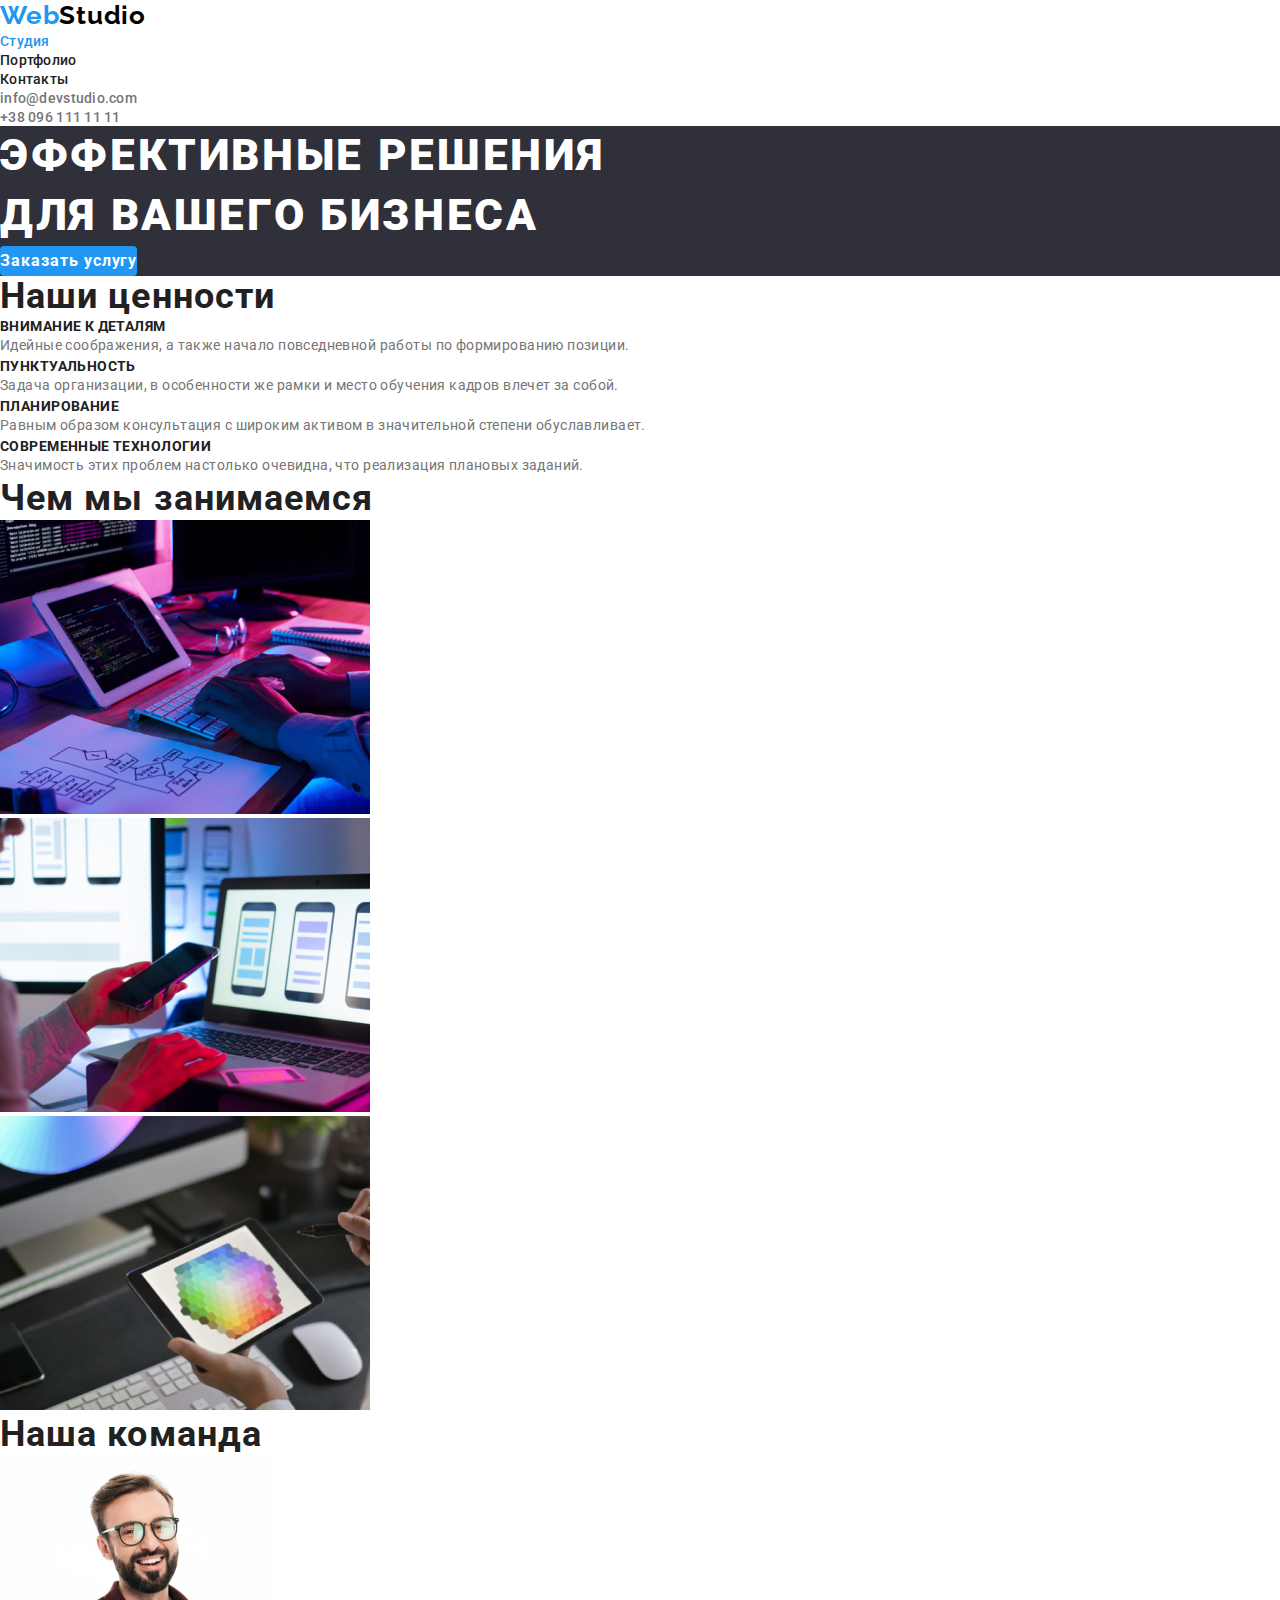
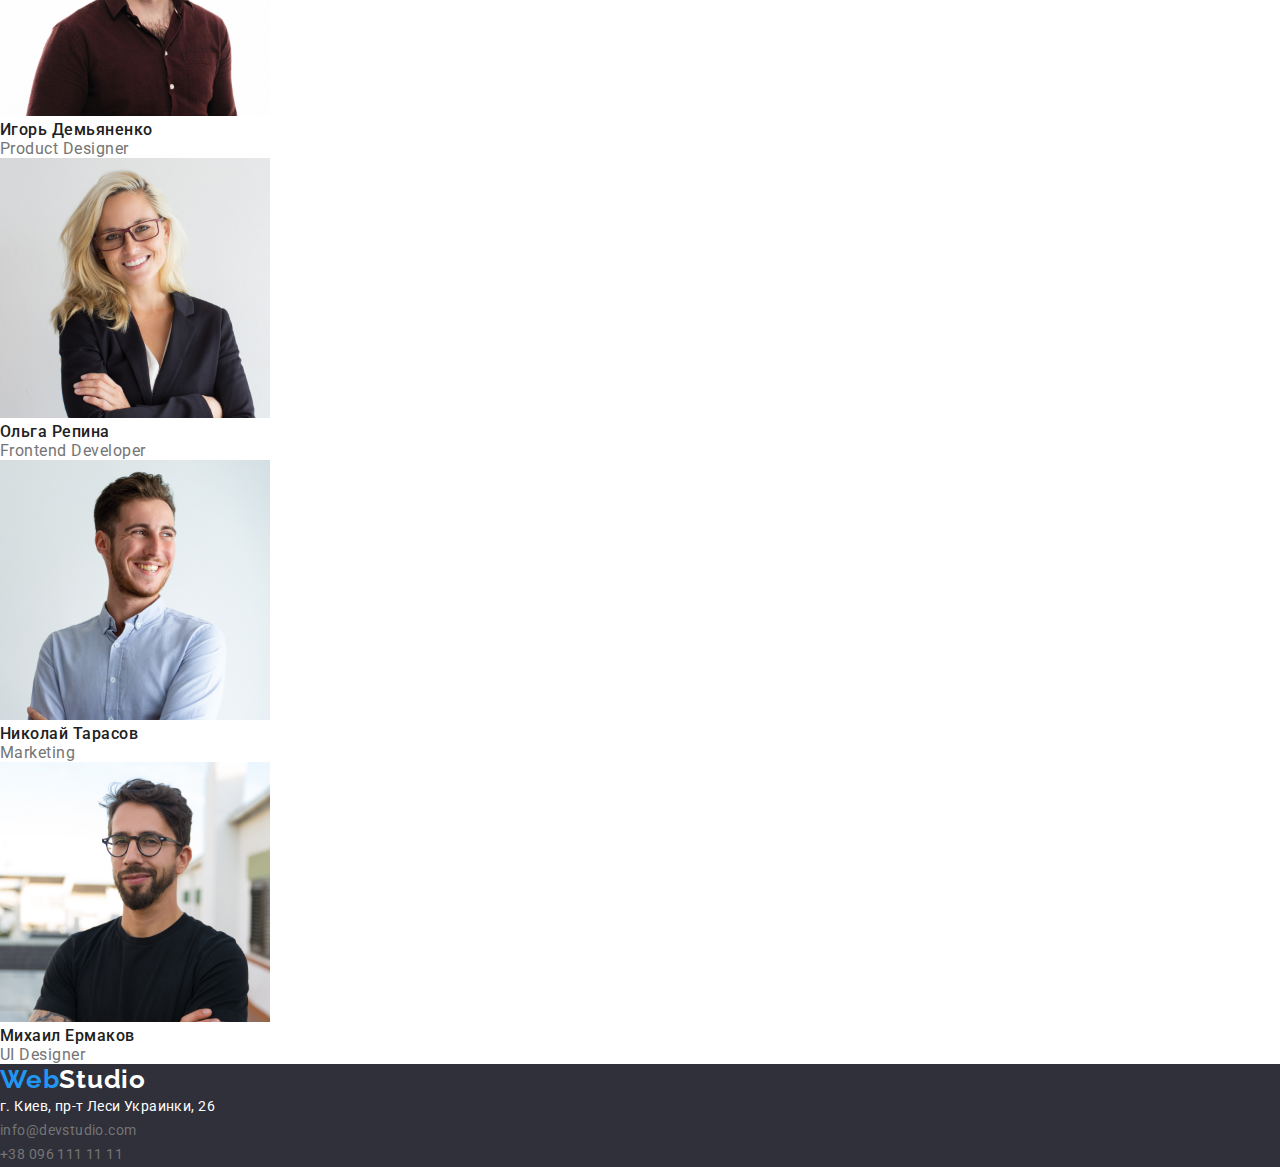
==== index.html @ ceac28fb "start" ====
<!DOCTYPE html>
<html lang="ru">
  <head>
    <meta charset="UTF-8" />
    <meta http-equiv="X-UA-Compatible" content="IE=edge" />
    <meta name="viewport" content="width=device-width, initial-scale=1.0" />
    <title>Студия</title>
    <link rel="preconnect" href="https://fonts.gstatic.com" />
    <link
      href="https://fonts.googleapis.com/css2?family=Raleway:wght@700&family=Roboto:wght@400;500;700;900&display=swap"
      rel="stylesheet"
    />
    <link rel="stylesheet" href="./css/styles.css" />
  </head>
  <body class="page">
    <header class="page-header">
      <!-- header nav -->
      <nav class="nav">
        <a class="nav-logo" href="./index.html"> <span class="first-nav-logo">Web</span>Studio </a>
        <ul class="site-nav">
          <li>
            <a href="./index.html" class="link current">Студия</a>
          </li>
          <li>
            <a href="./portfolio.html" class="link">Портфолио</a>
          </li>
          <li>
            <a href="#" class="link">Контакты</a>
          </li>
        </ul>
      </nav>
      <!-- header contact-->
      <ul class="contact-nav">
        <li><a href="mailto:info@devstudio.com">info@devstudio.com</a></li>
        <li><a href="tel:+380961111111">+38 096 111 11 11</a></li>
      </ul>
    </header>
    <!-- main -->
    <main>
      <section class="hero">
        <h1 class="hero-title">Эффективные решения <br />для вашего бизнеса</h1>
        <button type="button" class="hero-button">Заказать услугу</button>
      </section>
      <section class="section">
        <h2 class="section-title">Наши ценности</h2>
        <ul class="feature-list">
          <li>
            <h3 class="title">Внимание к деталям</h3>
            <p class="description">
              Идейные соображения, а также начало повседневной работы по формированию позиции.
            </p>
          </li>
          <li>
            <h3 class="title">Пунктуальность</h3>
            <p class="description">
              Задача организации, в особенности же рамки и место обучения кадров влечет за собой.
            </p>
          </li>
          <li>
            <h3 class="title">Планирование</h3>
            <p class="description">
              Равным образом консультация с широким активом в значительной степени обуславливает.
            </p>
          </li>
          <li>
            <h3 class="title">Современные технологии</h3>
            <p class="description">
              Значимость этих проблем настолько очевидна, что реализация плановых заданий.
            </p>
          </li>
        </ul>
      </section>
      <section class="section">
        <h2 class="section-title">Чем мы занимаемся</h2>
        <ul>
          <li>
            <img src="./images/product/box1.jpg" alt="Створюємо сайти" width="370" />
          </li>
          <li>
            <img src="./images/product/box2.jpg" alt="Створюємо мобільні додатки" width="370" />
          </li>
          <li>
            <img src="./images/product/box3.jpg" alt="Дизайн сайтів" width="370" />
          </li>
        </ul>
      </section>
      <section class="section">
        <h2 class="section-title">Наша команда</h2>
        <ul class="team-list">
          <li>
            <img src="./images/team/img.jpg" alt="Игорь Демьяненко" width="270" />
            <h3 class="title">Игорь Демьяненко</h3>
            <p class="position">Product Designer</p>
          </li>
          <li>
            <img src="./images/team/img(1).jpg" alt="Ольга Репина" width="270" />
            <h3 class="title">Ольга Репина</h3>
            <p class="position">Frontend Developer</p>
          </li>
          <li>
            <img src="./images/team/img(2).jpg" alt="Николай Тарасов" width="270" />
            <h3 class="title">Николай Тарасов</h3>
            <p class="position">Marketing</p>
          </li>
          <li>
            <img src="./images/team/img(3).jpg" alt="Михаил Ермаков" width="270" />
            <h3 class="title">Михаил Ермаков</h3>
            <p class="position">UI Designer</p>
          </li>
        </ul>
      </section>
    </main>
    <footer class="footer">
      <a class="footer-logo" href="./index.html">
        <span class="first-footer-logo">Web</span>Studio
      </a>
      <address class="adress-footer">
        <p>г. Киев, пр-т Леси Украинки, 26</p>
        <ul>
          <li>
            <a href="mailto:info@devstudio.com">info@devstudio.com</a>
          </li>
          <li>
            <a href="tel:+380961111111">+38 096 111 11 11</a>
          </li>
        </ul>
      </address>
    </footer>
  </body>
</html>
---- css/styles.css ----
:root {
  --primary-tex-color: #757575;
  --title-text-color: #212121;
  --accent-color: #2196f3;
  --button-text-color: #ffffff;
  --text-color-footer: rgba(238, 57, 57, 0.6);
  --dark-blac: #000000;
  --background-another: #2f303a;
  --button-color: #f5f4fa;
}
/* * universal general selector */
* {
  box-sizing: border-box;
  margin: 0;
  padding: 0;
}
body {
  background-color: var(--button-text-color);
  color: var(--primary-tex-color);
  font-family: Roboto;
  font-style: normal;
}
ul {
  list-style: none;
}
a {
  text-decoration: none;
}
/* HEADER */
/* logo */
.nav-logo {
  font-family: Raleway;
  font-style: normal;
  font-weight: bold;
  font-size: 26px;
  line-height: 1.192;
  color: var(--dark-blac);
  letter-spacing: 0.03em;
}
.first-nav-logo {
  color: var(--accent-color);
}
/* nav */
/* nav title */
.site-nav a,
.contact-nav a {
  font-weight: 500;
  font-size: 14px;
  line-height: 1.142;
  letter-spacing: 0.02em;
}
.site-nav a {
  color: var(--title-text-color);
}
.site-nav a:hover,
.site-nav a:focus {
  color: var(--accent-color);
}
.site-nav .link.current {
  color: var(--accent-color);
}
.contact-nav a {
  color: var(--primary-tex-color);
}
.contact-nav a:hover,
.contact-nav a:focus {
  color: var(--accent-color);
}
/* hero */
.hero {
  background-color: var(--background-another);
}
.hero-title {
  color: var(--button-text-color);
  font-weight: 900;
  font-size: 44px;
  line-height: 1.363;
  letter-spacing: 0.06em;
  text-transform: uppercase;
}
.hero-button {
  background-color: var(--accent-color);
  color: var(--button-text-color);
  font-family: Roboto;
  font-style: normal;
  font-weight: bold;
  font-size: 16px;
  line-height: 1.875;
  border-radius: 4px;
  letter-spacing: 0.06em;
  border-width: 0px;
  /* ??????? */
  cursor: pointer;
}
/*MAIN */
.section-title {
  color: var(--title-text-color);
  font-weight: bold;
  font-size: 36px;
  line-height: 1.166;
  letter-spacing: 0.03em;
}
/* main  Наши ценности */
.feature-list .title {
  color: var(--title-text-color);
  text-transform: uppercase;
  font-weight: bold;
  font-size: 14px;
  line-height: 1.142;
  letter-spacing: 0.03em;
}
.feature-list .description {
  font-weight: normal;
  font-size: 14px;
  line-height: 1.714;
  letter-spacing: 0.03em;
}
/* Наша команда */
.team-list .title {
  color: var(--title-text-color);
  font-weight: 500;
  font-size: 16px;
  line-height: 1.187;
  letter-spacing: 0.03em;
}
.team-list .position {
  font-weight: normal;
  font-size: 16px;
  line-height: 1.187;
  letter-spacing: 0.03em;
}
/* FOOTER */
/* adress */
.adress-footer a {
  color: var(--primary-tex-color);
  font-style: normal;
  font-size: 14px;
  line-height: 1.714;
  letter-spacing: 0.03em;
}
/* ???????? */
.adress-footer a:hover,
.adress-footer a:focus {
  color: var(--accent-color);
}
.adress-footer p {
  color: var(--button-text-color);
  font-style: normal;
  font-size: 14px;
  line-height: 1.714;
  letter-spacing: 0.03em;
}
.footer {
  background-color: var(--background-another);
}
/* footer logo */
.footer-logo {
  width: 145px;
  height: 31px;
  left: 215px;
  top: 2157px;
  font-family: Raleway;
  font-style: normal;
  font-weight: bold;
  font-size: 26px;
  line-height: 1.192;
  letter-spacing: 0.03em;
  color: var(--button-text-color);
}
.first-footer-logo {
  color: var(--accent-color);
}

/* PORTFOLIO */
/* MAIN */
/* section */
.price-button {
  font-family: Roboto;
  font-weight: 500;
  font-size: 16px;
  line-height: 1.625;
  letter-spacing: 0.03em;
  color: var(--title-text-color);
  background-color: var(--button-color);
  border-radius: 4px;
  border-width: 0px;
}
.price-button:hover,
.price-button:focus {
  background-color: var(--accent-color);
  color: var(--button-text-color);
  cursor: pointer;
}
.work-list .title {
  font-weight: bold;
  font-size: 18px;
  line-height: 2;
  letter-spacing: 0.06em;
  color: var(--title-text-color);
}
.work-list p {
  font-size: 16px;
  line-height: 1.875;
  letter-spacing: 0.03em;
}
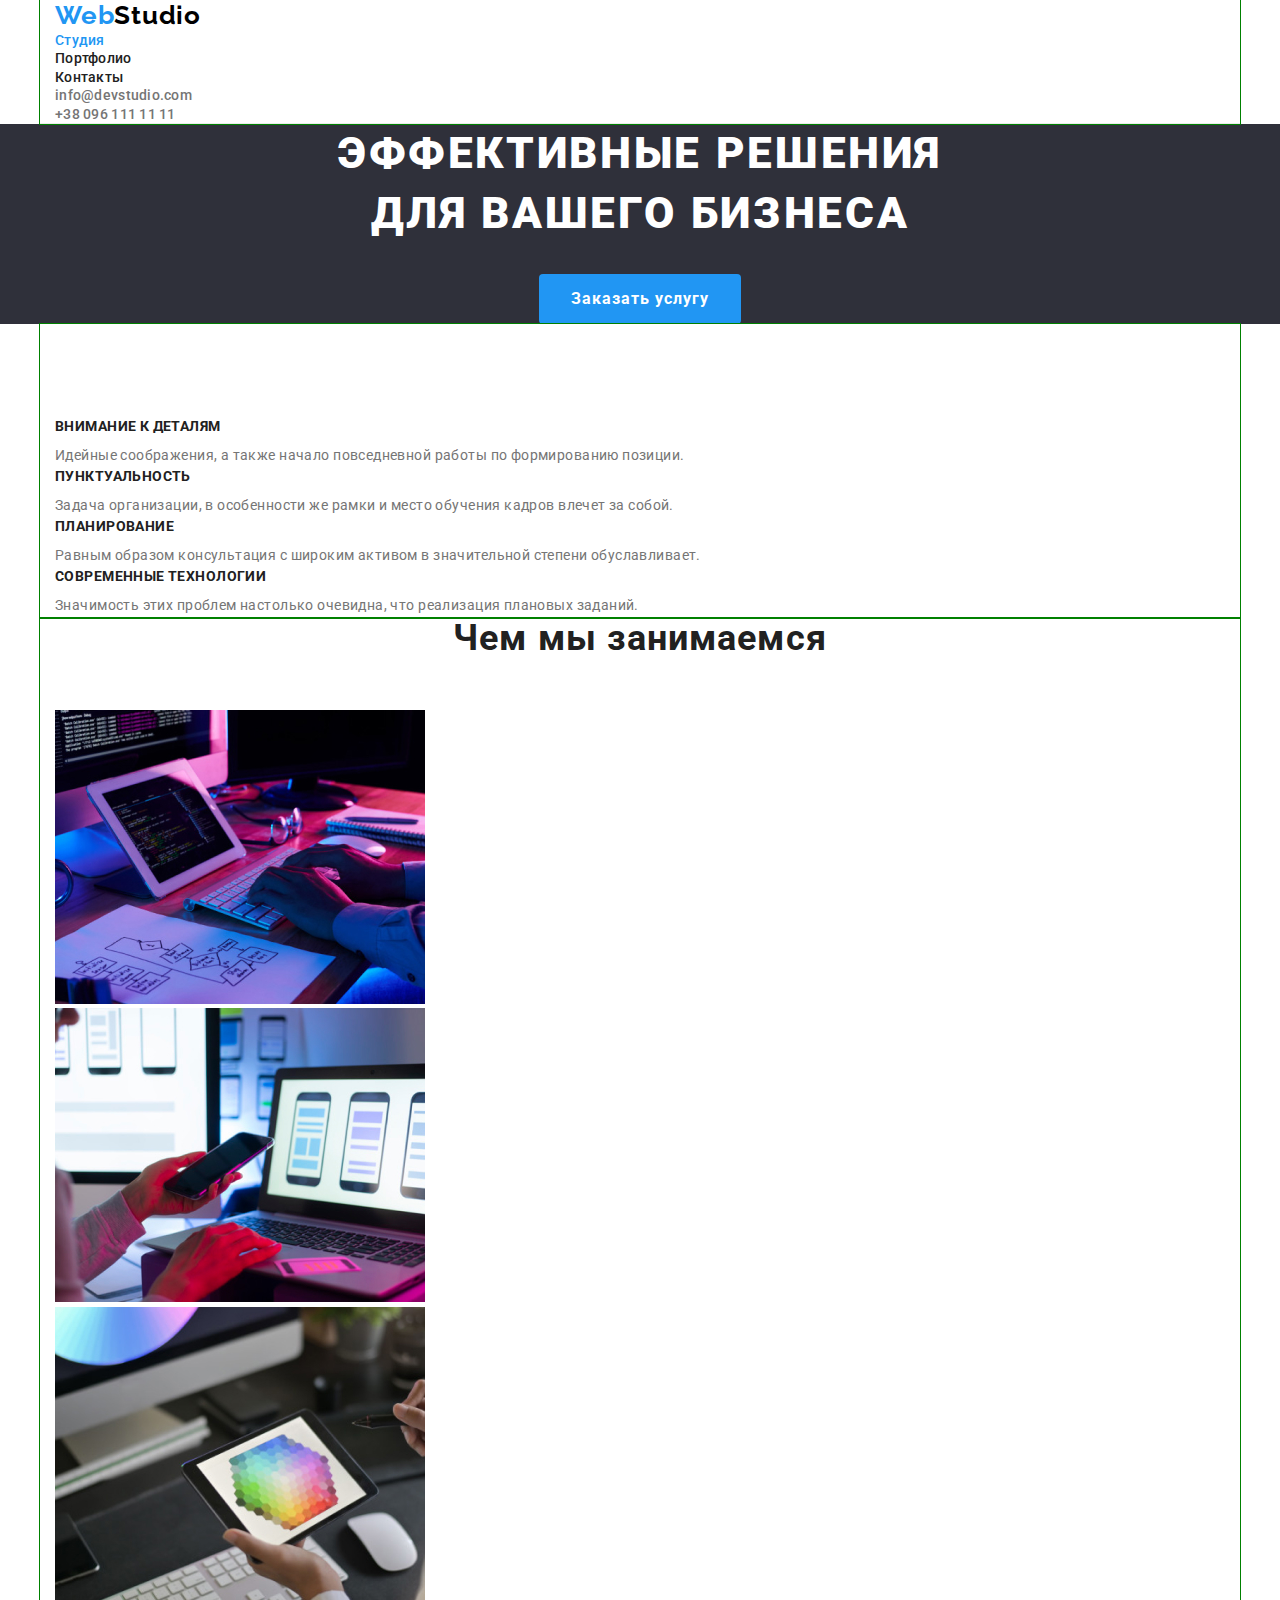
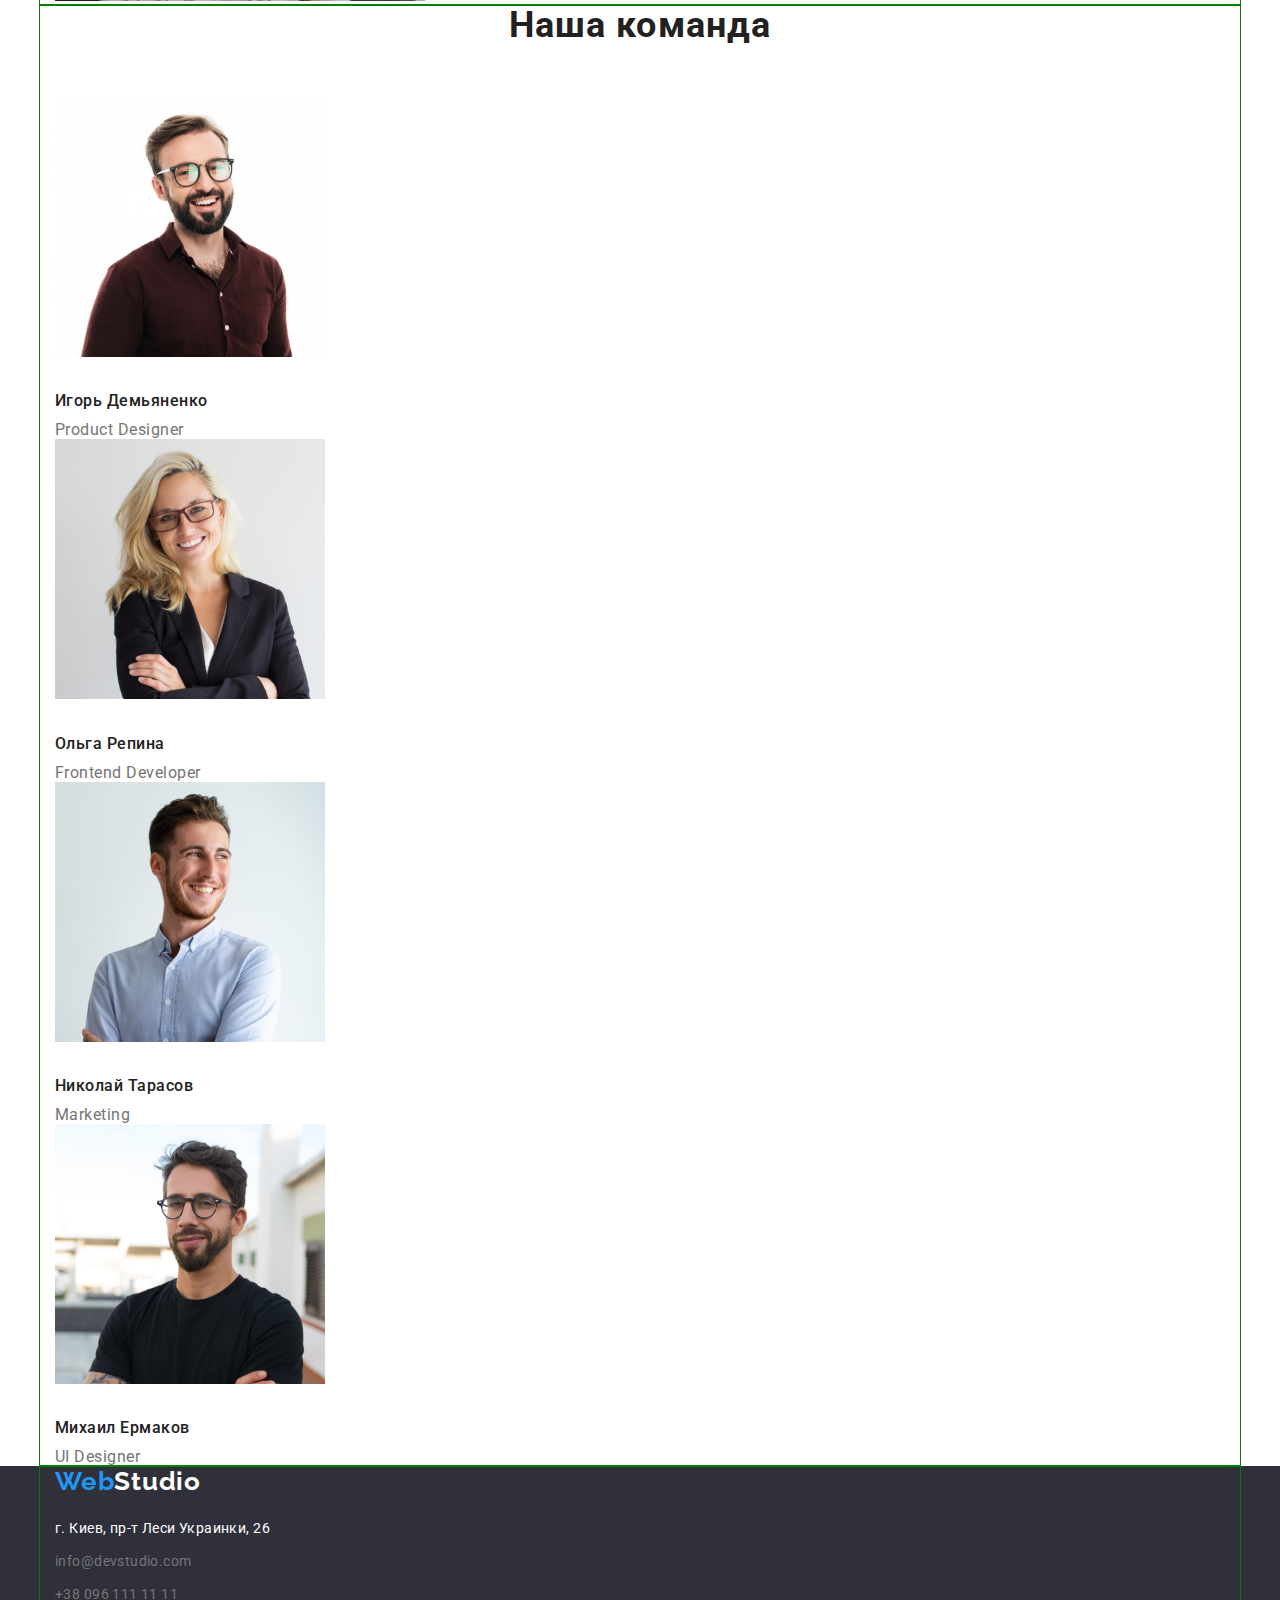
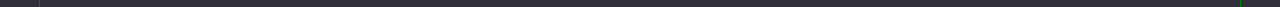
==== commit faf61d54: "block model" ====
--- a/index.html
+++ b/index.html
@@ -10,30 +10,38 @@
       href="https://fonts.googleapis.com/css2?family=Raleway:wght@700&family=Roboto:wght@400;500;700;900&display=swap"
       rel="stylesheet"
     />
+    <link
+      rel="stylesheet"
+      href="https://cdnjs.cloudflare.com/ajax/libs/modern-normalize/1.0.0/modern-normalize.min.css"
+    />
     <link rel="stylesheet" href="./css/styles.css" />
   </head>
   <body class="page">
     <header class="page-header">
-      <!-- header nav -->
-      <nav class="nav">
-        <a class="nav-logo" href="./index.html"> <span class="first-nav-logo">Web</span>Studio </a>
-        <ul class="site-nav">
-          <li>
-            <a href="./index.html" class="link current">Студия</a>
-          </li>
-          <li>
-            <a href="./portfolio.html" class="link">Портфолио</a>
-          </li>
-          <li>
-            <a href="#" class="link">Контакты</a>
-          </li>
+      <div class="container">
+        <!-- header nav -->
+        <nav class="nav">
+          <a class="nav-logo" href="./index.html">
+            <span class="first-nav-logo">Web</span>Studio
+          </a>
+          <ul class="site-nav">
+            <li>
+              <a href="./index.html" class="link current">Студия</a>
+            </li>
+            <li>
+              <a href="./portfolio.html" class="link">Портфолио</a>
+            </li>
+            <li>
+              <a href="#" class="link">Контакты</a>
+            </li>
+          </ul>
+        </nav>
+        <!-- header contact-->
+        <ul class="contact-nav">
+          <li><a href="mailto:info@devstudio.com">info@devstudio.com</a></li>
+          <li><a href="tel:+380961111111">+38 096 111 11 11</a></li>
         </ul>
-      </nav>
-      <!-- header contact-->
-      <ul class="contact-nav">
-        <li><a href="mailto:info@devstudio.com">info@devstudio.com</a></li>
-        <li><a href="tel:+380961111111">+38 096 111 11 11</a></li>
-      </ul>
+      </div>
     </header>
     <!-- main -->
     <main>
@@ -42,89 +50,97 @@
         <button type="button" class="hero-button">Заказать услугу</button>
       </section>
       <section class="section">
-        <h2 class="section-title">Наши ценности</h2>
-        <ul class="feature-list">
-          <li>
-            <h3 class="title">Внимание к деталям</h3>
-            <p class="description">
-              Идейные соображения, а также начало повседневной работы по формированию позиции.
-            </p>
-          </li>
-          <li>
-            <h3 class="title">Пунктуальность</h3>
-            <p class="description">
-              Задача организации, в особенности же рамки и место обучения кадров влечет за собой.
-            </p>
-          </li>
-          <li>
-            <h3 class="title">Планирование</h3>
-            <p class="description">
-              Равным образом консультация с широким активом в значительной степени обуславливает.
-            </p>
-          </li>
-          <li>
-            <h3 class="title">Современные технологии</h3>
-            <p class="description">
-              Значимость этих проблем настолько очевидна, что реализация плановых заданий.
-            </p>
-          </li>
-        </ul>
+        <div class="container">
+          <h2 class="section-title hide-font">Наши ценности</h2>
+          <ul class="feature-list">
+            <li>
+              <h3 class="title">Внимание к деталям</h3>
+              <p class="description">
+                Идейные соображения, а также начало повседневной работы по формированию позиции.
+              </p>
+            </li>
+            <li>
+              <h3 class="title">Пунктуальность</h3>
+              <p class="description">
+                Задача организации, в особенности же рамки и место обучения кадров влечет за собой.
+              </p>
+            </li>
+            <li>
+              <h3 class="title">Планирование</h3>
+              <p class="description">
+                Равным образом консультация с широким активом в значительной степени обуславливает.
+              </p>
+            </li>
+            <li>
+              <h3 class="title">Современные технологии</h3>
+              <p class="description">
+                Значимость этих проблем настолько очевидна, что реализация плановых заданий.
+              </p>
+            </li>
+          </ul>
+        </div>
       </section>
       <section class="section">
-        <h2 class="section-title">Чем мы занимаемся</h2>
-        <ul>
-          <li>
-            <img src="./images/product/box1.jpg" alt="Створюємо сайти" width="370" />
-          </li>
-          <li>
-            <img src="./images/product/box2.jpg" alt="Створюємо мобільні додатки" width="370" />
-          </li>
-          <li>
-            <img src="./images/product/box3.jpg" alt="Дизайн сайтів" width="370" />
-          </li>
-        </ul>
+        <div class="container">
+          <h2 class="section-title">Чем мы занимаемся</h2>
+          <ul>
+            <li>
+              <img src="./images/product/box1.jpg" alt="Створюємо сайти" width="370" />
+            </li>
+            <li>
+              <img src="./images/product/box2.jpg" alt="Створюємо мобільні додатки" width="370" />
+            </li>
+            <li>
+              <img src="./images/product/box3.jpg" alt="Дизайн сайтів" width="370" />
+            </li>
+          </ul>
+        </div>
       </section>
       <section class="section">
-        <h2 class="section-title">Наша команда</h2>
-        <ul class="team-list">
-          <li>
-            <img src="./images/team/img.jpg" alt="Игорь Демьяненко" width="270" />
-            <h3 class="title">Игорь Демьяненко</h3>
-            <p class="position">Product Designer</p>
-          </li>
-          <li>
-            <img src="./images/team/img(1).jpg" alt="Ольга Репина" width="270" />
-            <h3 class="title">Ольга Репина</h3>
-            <p class="position">Frontend Developer</p>
-          </li>
-          <li>
-            <img src="./images/team/img(2).jpg" alt="Николай Тарасов" width="270" />
-            <h3 class="title">Николай Тарасов</h3>
-            <p class="position">Marketing</p>
-          </li>
-          <li>
-            <img src="./images/team/img(3).jpg" alt="Михаил Ермаков" width="270" />
-            <h3 class="title">Михаил Ермаков</h3>
-            <p class="position">UI Designer</p>
-          </li>
-        </ul>
+        <div class="container">
+          <h2 class="section-title">Наша команда</h2>
+          <ul class="team-list">
+            <li>
+              <img src="./images/team/img.jpg" alt="Игорь Демьяненко" width="270" />
+              <h3 class="title">Игорь Демьяненко</h3>
+              <p class="position">Product Designer</p>
+            </li>
+            <li>
+              <img src="./images/team/img(1).jpg" alt="Ольга Репина" width="270" />
+              <h3 class="title">Ольга Репина</h3>
+              <p class="position">Frontend Developer</p>
+            </li>
+            <li>
+              <img src="./images/team/img(2).jpg" alt="Николай Тарасов" width="270" />
+              <h3 class="title">Николай Тарасов</h3>
+              <p class="position">Marketing</p>
+            </li>
+            <li>
+              <img src="./images/team/img(3).jpg" alt="Михаил Ермаков" width="270" />
+              <h3 class="title">Михаил Ермаков</h3>
+              <p class="position">UI Designer</p>
+            </li>
+          </ul>
+        </div>
       </section>
     </main>
     <footer class="footer">
-      <a class="footer-logo" href="./index.html">
-        <span class="first-footer-logo">Web</span>Studio
-      </a>
-      <address class="adress-footer">
-        <p>г. Киев, пр-т Леси Украинки, 26</p>
-        <ul>
-          <li>
-            <a href="mailto:info@devstudio.com">info@devstudio.com</a>
-          </li>
-          <li>
-            <a href="tel:+380961111111">+38 096 111 11 11</a>
-          </li>
-        </ul>
-      </address>
+      <div class="container">
+        <a class="footer-logo" href="./index.html">
+          <span class="first-footer-logo">Web</span>Studio
+        </a>
+        <address class="adress-footer">
+          <p>г. Киев, пр-т Леси Украинки, 26</p>
+          <ul>
+            <li>
+              <a href="mailto:info@devstudio.com">info@devstudio.com</a>
+            </li>
+            <li>
+              <a href="tel:+380961111111">+38 096 111 11 11</a>
+            </li>
+          </ul>
+        </address>
+      </div>
     </footer>
   </body>
 </html>
--- a/css/styles.css
+++ b/css/styles.css
@@ -7,12 +7,24 @@
   --dark-blac: #000000;
   --background-another: #2f303a;
   --button-color: #f5f4fa;
+  --header-border: #ececec;
 }
 /* * universal general selector */
-* {
+html {
   box-sizing: border-box;
+}
+/* *,
+*::before,
+*::after {
+  box-sizing: inherit;
   margin: 0;
   padding: 0;
+} */
+.container {
+  width: 1200px;
+  margin: 0 auto;
+  padding: 0px 15px;
+  outline: 1px solid green;
 }
 body {
   background-color: var(--button-text-color);
@@ -22,9 +34,32 @@
 }
 ul {
   list-style: none;
+
+  padding: 0;
+}
+h1,
+h2,
+h3,
+p,
+ul {
+  margin: 0;
 }
 a {
   text-decoration: none;
+}
+.section-title {
+  color: var(--title-text-color);
+  font-weight: bold;
+  font-size: 36px;
+  line-height: 1.166;
+  letter-spacing: 0.03em;
+  margin-bottom: 50px;
+  text-align: center;
+}
+/* Ховаємо непортібні заголовки */
+.hide-font {
+  font-size: 0px;
+  margin-bottom: 94px;
 }
 /* HEADER */
 /* logo */
@@ -39,6 +74,10 @@
 }
 .first-nav-logo {
   color: var(--accent-color);
+}
+/* header border */
+.page-header .container {
+  border-bottom: 1px solid var(--header-border);
 }
 /* nav */
 /* nav title */
@@ -69,6 +108,7 @@
 /* hero */
 .hero {
   background-color: var(--background-another);
+  text-align: center;
 }
 .hero-title {
   color: var(--button-text-color);
@@ -77,6 +117,7 @@
   line-height: 1.363;
   letter-spacing: 0.06em;
   text-transform: uppercase;
+  margin-bottom: 30px;
 }
 .hero-button {
   background-color: var(--accent-color);
@@ -89,17 +130,12 @@
   border-radius: 4px;
   letter-spacing: 0.06em;
   border-width: 0px;
+  padding: 10px 32px;
   /* ??????? */
   cursor: pointer;
 }
 /*MAIN */
-.section-title {
-  color: var(--title-text-color);
-  font-weight: bold;
-  font-size: 36px;
-  line-height: 1.166;
-  letter-spacing: 0.03em;
-}
+
 /* main  Наши ценности */
 .feature-list .title {
   color: var(--title-text-color);
@@ -108,6 +144,7 @@
   font-size: 14px;
   line-height: 1.142;
   letter-spacing: 0.03em;
+  margin-bottom: 10px;
 }
 .feature-list .description {
   font-weight: normal;
@@ -122,12 +159,14 @@
   font-size: 16px;
   line-height: 1.187;
   letter-spacing: 0.03em;
+  margin-top: 30px;
 }
 .team-list .position {
   font-weight: normal;
   font-size: 16px;
   line-height: 1.187;
   letter-spacing: 0.03em;
+  margin-top: 10px;
 }
 /* FOOTER */
 /* adress */
@@ -137,6 +176,8 @@
   font-size: 14px;
   line-height: 1.714;
   letter-spacing: 0.03em;
+  display: inline-block;
+  margin-top: 9px;
 }
 /* ???????? */
 .adress-footer a:hover,
@@ -149,6 +190,7 @@
   font-size: 14px;
   line-height: 1.714;
   letter-spacing: 0.03em;
+  margin-top: 20px;
 }
 .footer {
   background-color: var(--background-another);
@@ -184,6 +226,7 @@
   background-color: var(--button-color);
   border-radius: 4px;
   border-width: 0px;
+  padding: 6px 22px;
 }
 .price-button:hover,
 .price-button:focus {
@@ -191,6 +234,10 @@
   color: var(--button-text-color);
   cursor: pointer;
 }
+.work-list .item {
+  display: block;
+  border: 1px solid #eeeeee;
+}
 .work-list .title {
   font-weight: bold;
   font-size: 18px;
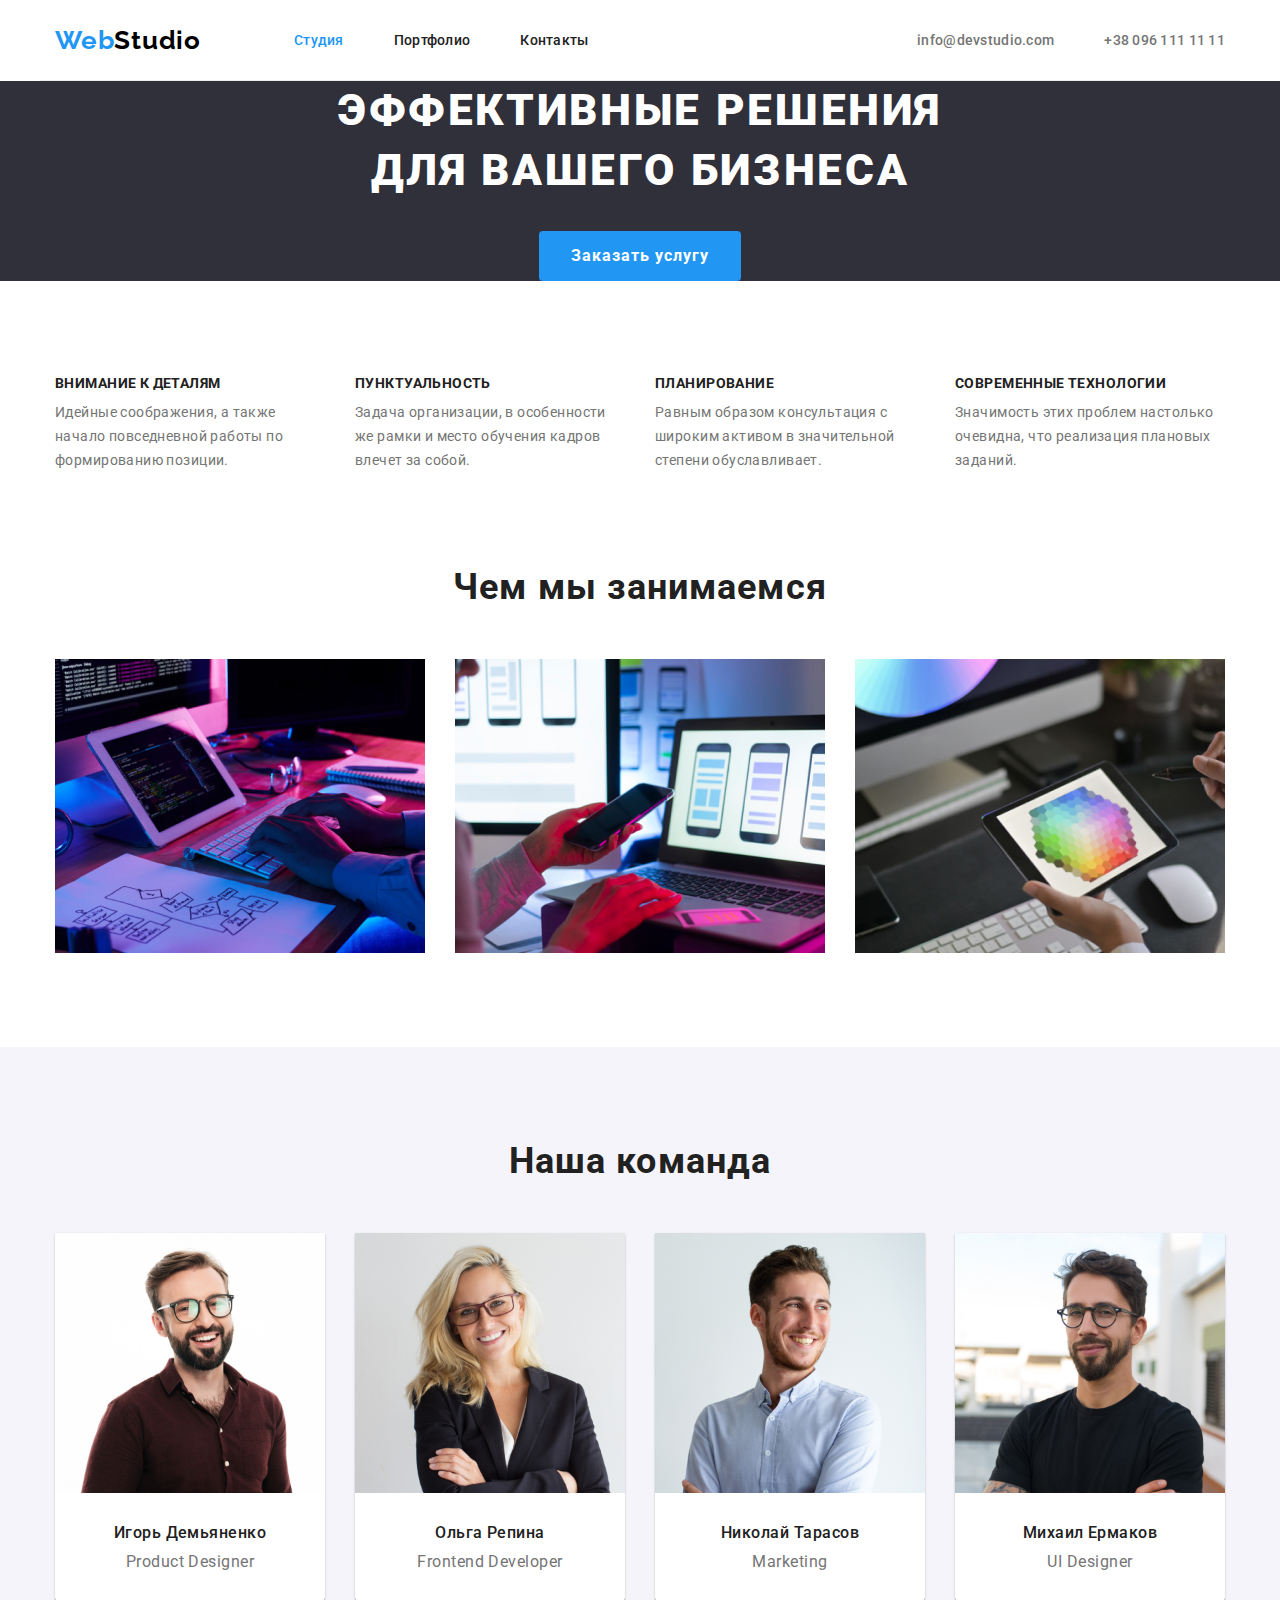
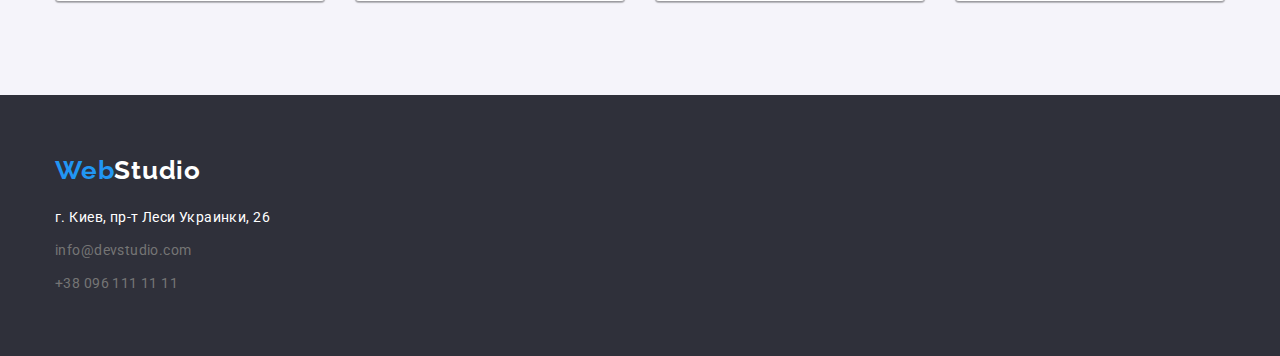
==== commit 5f2df6df: "end" ====
--- a/index.html
+++ b/index.html
@@ -18,28 +18,28 @@
   </head>
   <body class="page">
     <header class="page-header">
-      <div class="container">
+      <div class="container main-nav">
         <!-- header nav -->
         <nav class="nav">
           <a class="nav-logo" href="./index.html">
             <span class="first-nav-logo">Web</span>Studio
           </a>
           <ul class="site-nav">
-            <li>
+            <li class="item">
               <a href="./index.html" class="link current">Студия</a>
             </li>
-            <li>
+            <li class="item">
               <a href="./portfolio.html" class="link">Портфолио</a>
             </li>
-            <li>
+            <li class="item">
               <a href="#" class="link">Контакты</a>
             </li>
           </ul>
         </nav>
         <!-- header contact-->
         <ul class="contact-nav">
-          <li><a href="mailto:info@devstudio.com">info@devstudio.com</a></li>
-          <li><a href="tel:+380961111111">+38 096 111 11 11</a></li>
+          <li class="item"><a href="mailto:info@devstudio.com">info@devstudio.com</a></li>
+          <li class="item"><a href="tel:+380961111111">+38 096 111 11 11</a></li>
         </ul>
       </div>
     </header>
@@ -51,39 +51,35 @@
       </section>
       <section class="section">
         <div class="container">
-          <h2 class="section-title hide-font">Наши ценности</h2>
+          <h2 class="section-title hidden">Наши ценности</h2>
           <ul class="feature-list">
-            <li>
+            <li class="item">
               <h3 class="title">Внимание к деталям</h3>
               <p class="description">
                 Идейные соображения, а также начало повседневной работы по формированию позиции.
               </p>
             </li>
-            <li>
+            <li class="item">
               <h3 class="title">Пунктуальность</h3>
               <p class="description">
                 Задача организации, в особенности же рамки и место обучения кадров влечет за собой.
               </p>
             </li>
-            <li>
+            <li class="item">
               <h3 class="title">Планирование</h3>
               <p class="description">
                 Равным образом консультация с широким активом в значительной степени обуславливает.
               </p>
             </li>
-            <li>
+            <li class="item">
               <h3 class="title">Современные технологии</h3>
               <p class="description">
                 Значимость этих проблем настолько очевидна, что реализация плановых заданий.
               </p>
             </li>
           </ul>
-        </div>
-      </section>
-      <section class="section">
-        <div class="container">
           <h2 class="section-title">Чем мы занимаемся</h2>
-          <ul>
+          <ul class="promo-list">
             <li>
               <img src="./images/product/box1.jpg" alt="Створюємо сайти" width="370" />
             </li>
@@ -96,7 +92,7 @@
           </ul>
         </div>
       </section>
-      <section class="section">
+      <section class="section another-background">
         <div class="container">
           <h2 class="section-title">Наша команда</h2>
           <ul class="team-list">
--- a/css/styles.css
+++ b/css/styles.css
@@ -23,8 +23,8 @@
 .container {
   width: 1200px;
   margin: 0 auto;
-  padding: 0px 15px;
-  outline: 1px solid green;
+  padding: 94px 15px;
+  /* outline: 1px solid green; */
 }
 body {
   background-color: var(--button-text-color);
@@ -34,7 +34,6 @@
 }
 ul {
   list-style: none;
-
   padding: 0;
 }
 h1,
@@ -46,6 +45,12 @@
 }
 a {
   text-decoration: none;
+  display: block;
+}
+img {
+  display: block;
+  max-width: 100%;
+  height: auto;
 }
 .section-title {
   color: var(--title-text-color);
@@ -57,12 +62,16 @@
   text-align: center;
 }
 /* Ховаємо непортібні заголовки */
-.hide-font {
+.hidden {
   font-size: 0px;
-  margin-bottom: 94px;
+  margin: 0;
 }
 /* HEADER */
 /* logo */
+.page-header .container {
+  padding-top: 0;
+  padding-bottom: 0;
+}
 .nav-logo {
   font-family: Raleway;
   font-style: normal;
@@ -71,6 +80,7 @@
   line-height: 1.192;
   color: var(--dark-blac);
   letter-spacing: 0.03em;
+  margin-right: 93px;
 }
 .first-nav-logo {
   color: var(--accent-color);
@@ -80,13 +90,31 @@
   border-bottom: 1px solid var(--header-border);
 }
 /* nav */
+.main-nav,
+.nav {
+  display: flex;
+  align-items: center;
+}
+
 /* nav title */
+.site-nav,
+.contact-nav {
+  display: flex;
+}
+.contact-nav {
+  margin-left: auto;
+}
+.site-nav .item + .item,
+.contact-nav .item + .item {
+  margin-left: 50px;
+}
 .site-nav a,
 .contact-nav a {
   font-weight: 500;
   font-size: 14px;
   line-height: 1.142;
   letter-spacing: 0.02em;
+  padding: 32px 0px;
 }
 .site-nav a {
   color: var(--title-text-color);
@@ -137,12 +165,21 @@
 /*MAIN */
 
 /* main  Наши ценности */
+.feature-list,
+.promo-list {
+  display: flex;
+  justify-content: space-between;
+}
+.feature-list .item {
+  width: 270px;
+  margin-bottom: 94px;
+}
 .feature-list .title {
   color: var(--title-text-color);
   text-transform: uppercase;
   font-weight: bold;
   font-size: 14px;
-  line-height: 1.142;
+  line-height: 1.143;
   letter-spacing: 0.03em;
   margin-bottom: 10px;
 }
@@ -152,7 +189,21 @@
   line-height: 1.714;
   letter-spacing: 0.03em;
 }
+
 /* Наша команда */
+.another-background {
+  background-color: var(--button-color);
+}
+.team-list {
+  display: flex;
+  justify-content: space-between;
+}
+.team-list li {
+  background-color: var(--button-text-color);
+  box-shadow: 0px 1px 3px rgba(0, 0, 0, 0.12), 0px 1px 1px rgba(0, 0, 0, 0.14),
+    0px 2px 1px rgba(0, 0, 0, 0.2);
+  border-radius: 0px 0px 4px 4px;
+}
 .team-list .title {
   color: var(--title-text-color);
   font-weight: 500;
@@ -160,6 +211,7 @@
   line-height: 1.187;
   letter-spacing: 0.03em;
   margin-top: 30px;
+  text-align: center;
 }
 .team-list .position {
   font-weight: normal;
@@ -167,6 +219,8 @@
   line-height: 1.187;
   letter-spacing: 0.03em;
   margin-top: 10px;
+  padding-bottom: 30px;
+  text-align: center;
 }
 /* FOOTER */
 /* adress */
@@ -196,6 +250,10 @@
   background-color: var(--background-another);
 }
 /* footer logo */
+.footer .container {
+  padding-top: 60px;
+  padding-bottom: 60px;
+}
 .footer-logo {
   width: 145px;
   height: 31px;
@@ -216,6 +274,24 @@
 /* PORTFOLIO */
 /* MAIN */
 /* section */
+.price-list {
+  display: flex;
+  justify-content: center;
+}
+.price-list .item + .item {
+  margin-left: 8px;
+}
+.work-list {
+  display: flex;
+  flex-wrap: wrap;
+  margin-left: -30px;
+  margin-top: -30px;
+}
+.work-list .item {
+  margin-left: 30px;
+  margin-top: 30px;
+}
+
 .price-button {
   font-family: Roboto;
   font-weight: 500;
@@ -227,6 +303,7 @@
   border-radius: 4px;
   border-width: 0px;
   padding: 6px 22px;
+  margin-bottom: 34px;
 }
 .price-button:hover,
 .price-button:focus {
@@ -234,9 +311,12 @@
   color: var(--button-text-color);
   cursor: pointer;
 }
-.work-list .item {
+.border-list {
   display: block;
   border: 1px solid #eeeeee;
+  border-top: 0;
+  width: 370px;
+  padding: 20px 24px;
 }
 .work-list .title {
   font-weight: bold;
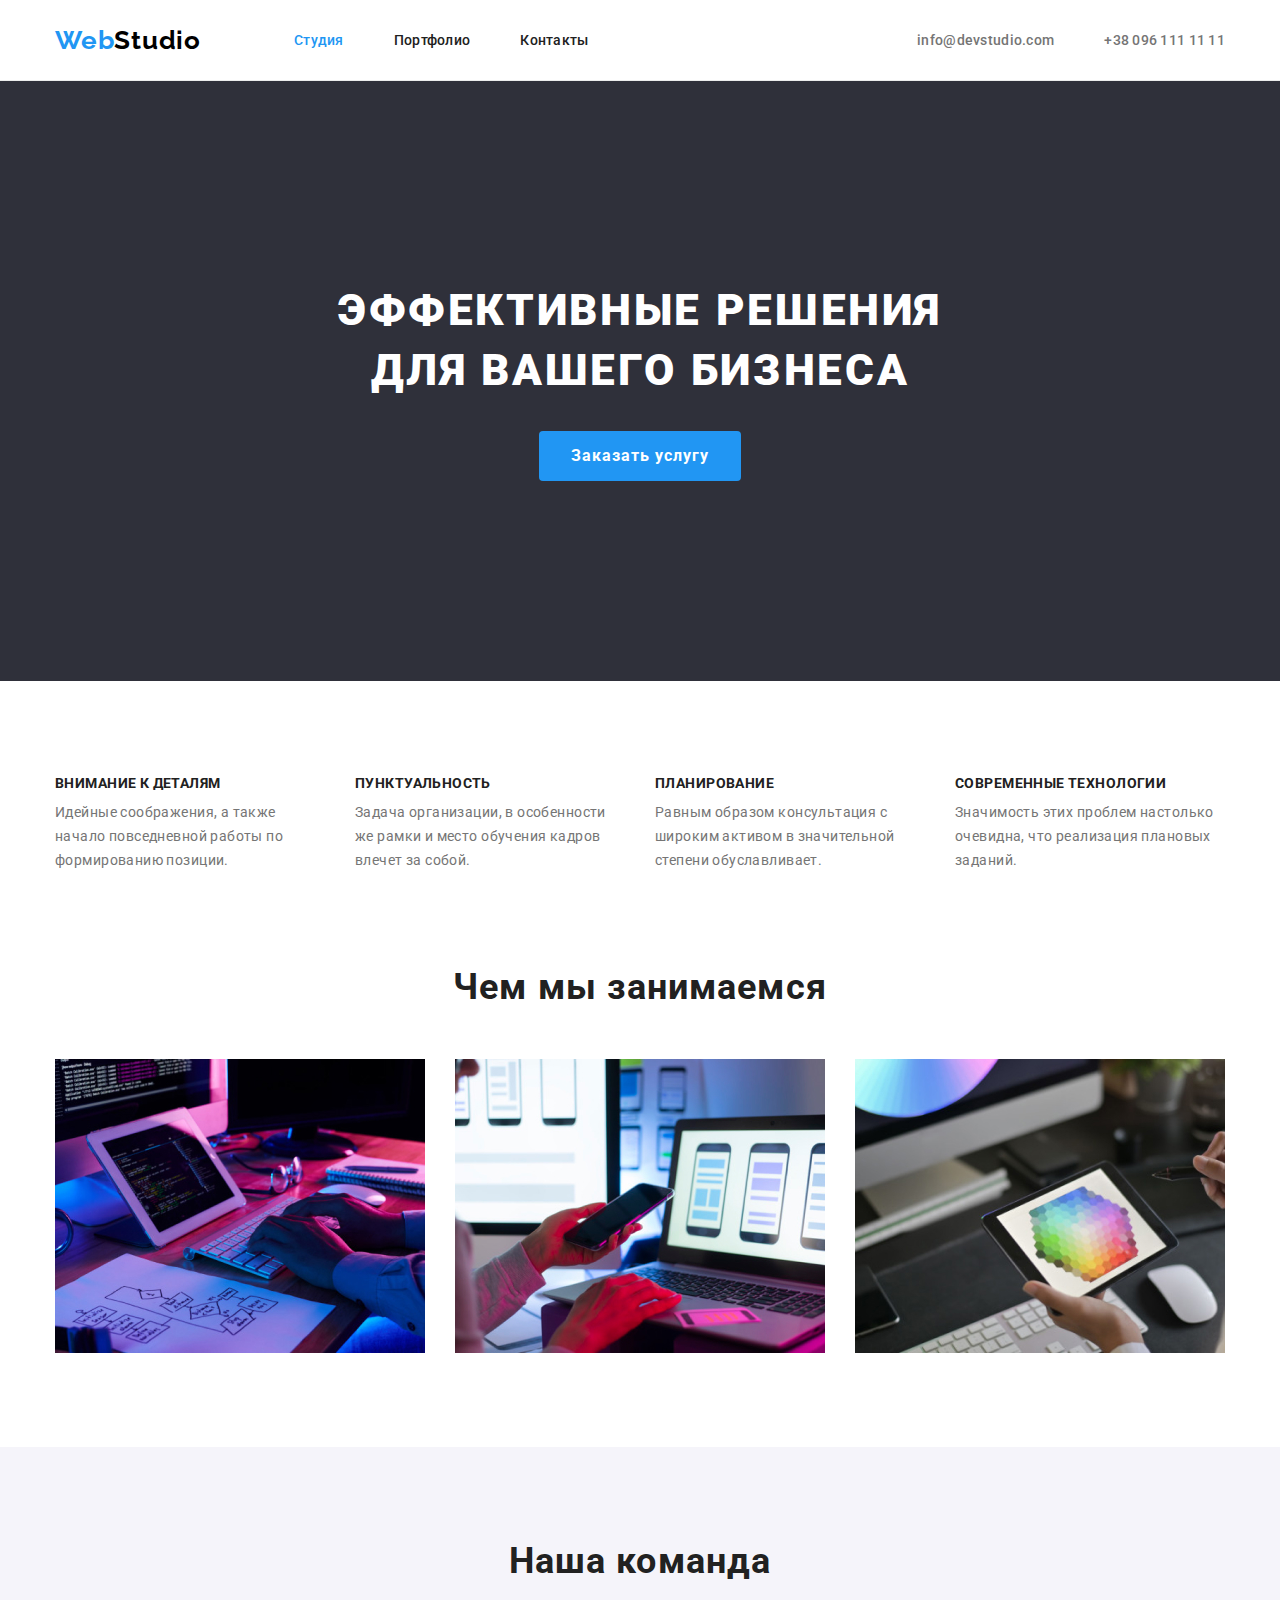
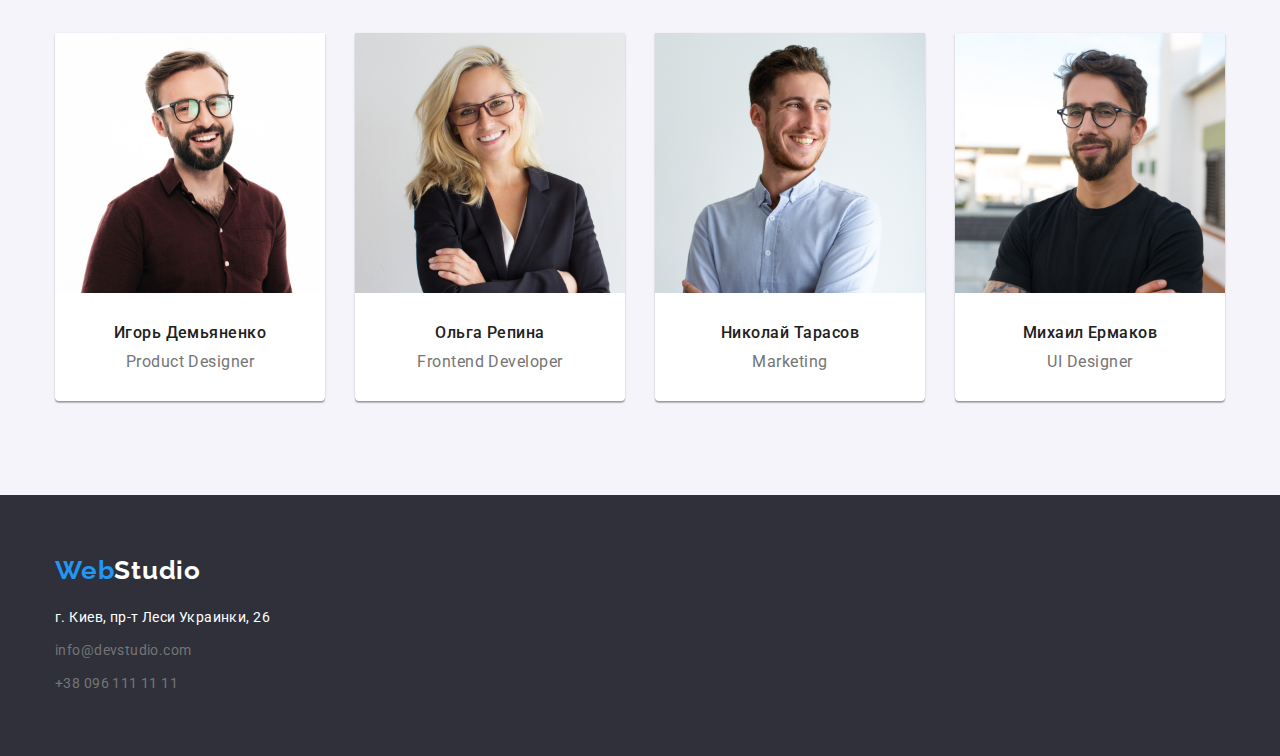
==== commit 0d959f6d: "HW3 fix" ====
--- a/index.html
+++ b/index.html
@@ -78,6 +78,10 @@
               </p>
             </li>
           </ul>
+        </div>
+      </section>
+      <section class="section hidden-padding-top">
+        <div class="container">
           <h2 class="section-title">Чем мы занимаемся</h2>
           <ul class="promo-list">
             <li>
@@ -98,23 +102,31 @@
           <ul class="team-list">
             <li>
               <img src="./images/team/img.jpg" alt="Игорь Демьяненко" width="270" />
-              <h3 class="title">Игорь Демьяненко</h3>
-              <p class="position">Product Designer</p>
+              <div class="team-description">
+                <h3 class="title">Игорь Демьяненко</h3>
+                <p class="position">Product Designer</p>
+              </div>
             </li>
             <li>
               <img src="./images/team/img(1).jpg" alt="Ольга Репина" width="270" />
-              <h3 class="title">Ольга Репина</h3>
-              <p class="position">Frontend Developer</p>
+              <div class="team-description">
+                <h3 class="title">Ольга Репина</h3>
+                <p class="position">Frontend Developer</p>
+              </div>
             </li>
             <li>
               <img src="./images/team/img(2).jpg" alt="Николай Тарасов" width="270" />
-              <h3 class="title">Николай Тарасов</h3>
-              <p class="position">Marketing</p>
+              <div class="team-description">
+                <h3 class="title">Николай Тарасов</h3>
+                <p class="position">Marketing</p>
+              </div>
             </li>
             <li>
               <img src="./images/team/img(3).jpg" alt="Михаил Ермаков" width="270" />
-              <h3 class="title">Михаил Ермаков</h3>
-              <p class="position">UI Designer</p>
+              <div class="team-description">
+                <h3 class="title">Михаил Ермаков</h3>
+                <p class="position">UI Designer</p>
+              </div>
             </li>
           </ul>
         </div>
--- a/css/styles.css
+++ b/css/styles.css
@@ -20,10 +20,13 @@
   margin: 0;
   padding: 0;
 } */
+.section {
+  padding: 94px 0px;
+}
 .container {
   width: 1200px;
   margin: 0 auto;
-  padding: 94px 15px;
+  padding: 0px 15px;
   /* outline: 1px solid green; */
 }
 body {
@@ -67,6 +70,10 @@
   margin: 0;
 }
 /* HEADER */
+/* header border */
+.page-header {
+  border-bottom: 1px solid var(--header-border);
+}
 /* logo */
 .page-header .container {
   padding-top: 0;
@@ -85,10 +92,6 @@
 .first-nav-logo {
   color: var(--accent-color);
 }
-/* header border */
-.page-header .container {
-  border-bottom: 1px solid var(--header-border);
-}
 /* nav */
 .main-nav,
 .nav {
@@ -120,23 +123,22 @@
   color: var(--title-text-color);
 }
 .site-nav a:hover,
-.site-nav a:focus {
-  color: var(--accent-color);
-}
-.site-nav .link.current {
-  color: var(--accent-color);
-}
-.contact-nav a {
-  color: var(--primary-tex-color);
-}
+.site-nav a:focus,
+.site-nav .link.current,
 .contact-nav a:hover,
 .contact-nav a:focus {
   color: var(--accent-color);
 }
+
+.contact-nav a {
+  color: var(--primary-tex-color);
+}
+
 /* hero */
 .hero {
   background-color: var(--background-another);
   text-align: center;
+  padding: 200px 0px;
 }
 .hero-title {
   color: var(--button-text-color);
@@ -172,7 +174,6 @@
 }
 .feature-list .item {
   width: 270px;
-  margin-bottom: 94px;
 }
 .feature-list .title {
   color: var(--title-text-color);
@@ -189,7 +190,10 @@
   line-height: 1.714;
   letter-spacing: 0.03em;
 }
-
+/* Чем мы занимаемся */
+.hidden-padding-top {
+  padding-top: 0;
+}
 /* Наша команда */
 .another-background {
   background-color: var(--button-color);
@@ -204,13 +208,15 @@
     0px 2px 1px rgba(0, 0, 0, 0.2);
   border-radius: 0px 0px 4px 4px;
 }
+.team-description {
+  padding: 30px 0px;
+}
 .team-list .title {
   color: var(--title-text-color);
   font-weight: 500;
   font-size: 16px;
   line-height: 1.187;
   letter-spacing: 0.03em;
-  margin-top: 30px;
   text-align: center;
 }
 .team-list .position {
@@ -219,7 +225,7 @@
   line-height: 1.187;
   letter-spacing: 0.03em;
   margin-top: 10px;
-  padding-bottom: 30px;
+
   text-align: center;
 }
 /* FOOTER */
@@ -248,12 +254,9 @@
 }
 .footer {
   background-color: var(--background-another);
+  padding: 60px 0px;
 }
 /* footer logo */
-.footer .container {
-  padding-top: 60px;
-  padding-bottom: 60px;
-}
 .footer-logo {
   width: 145px;
   height: 31px;
@@ -303,7 +306,7 @@
   border-radius: 4px;
   border-width: 0px;
   padding: 6px 22px;
-  margin-bottom: 34px;
+  margin-bottom: 50px;
 }
 .price-button:hover,
 .price-button:focus {
